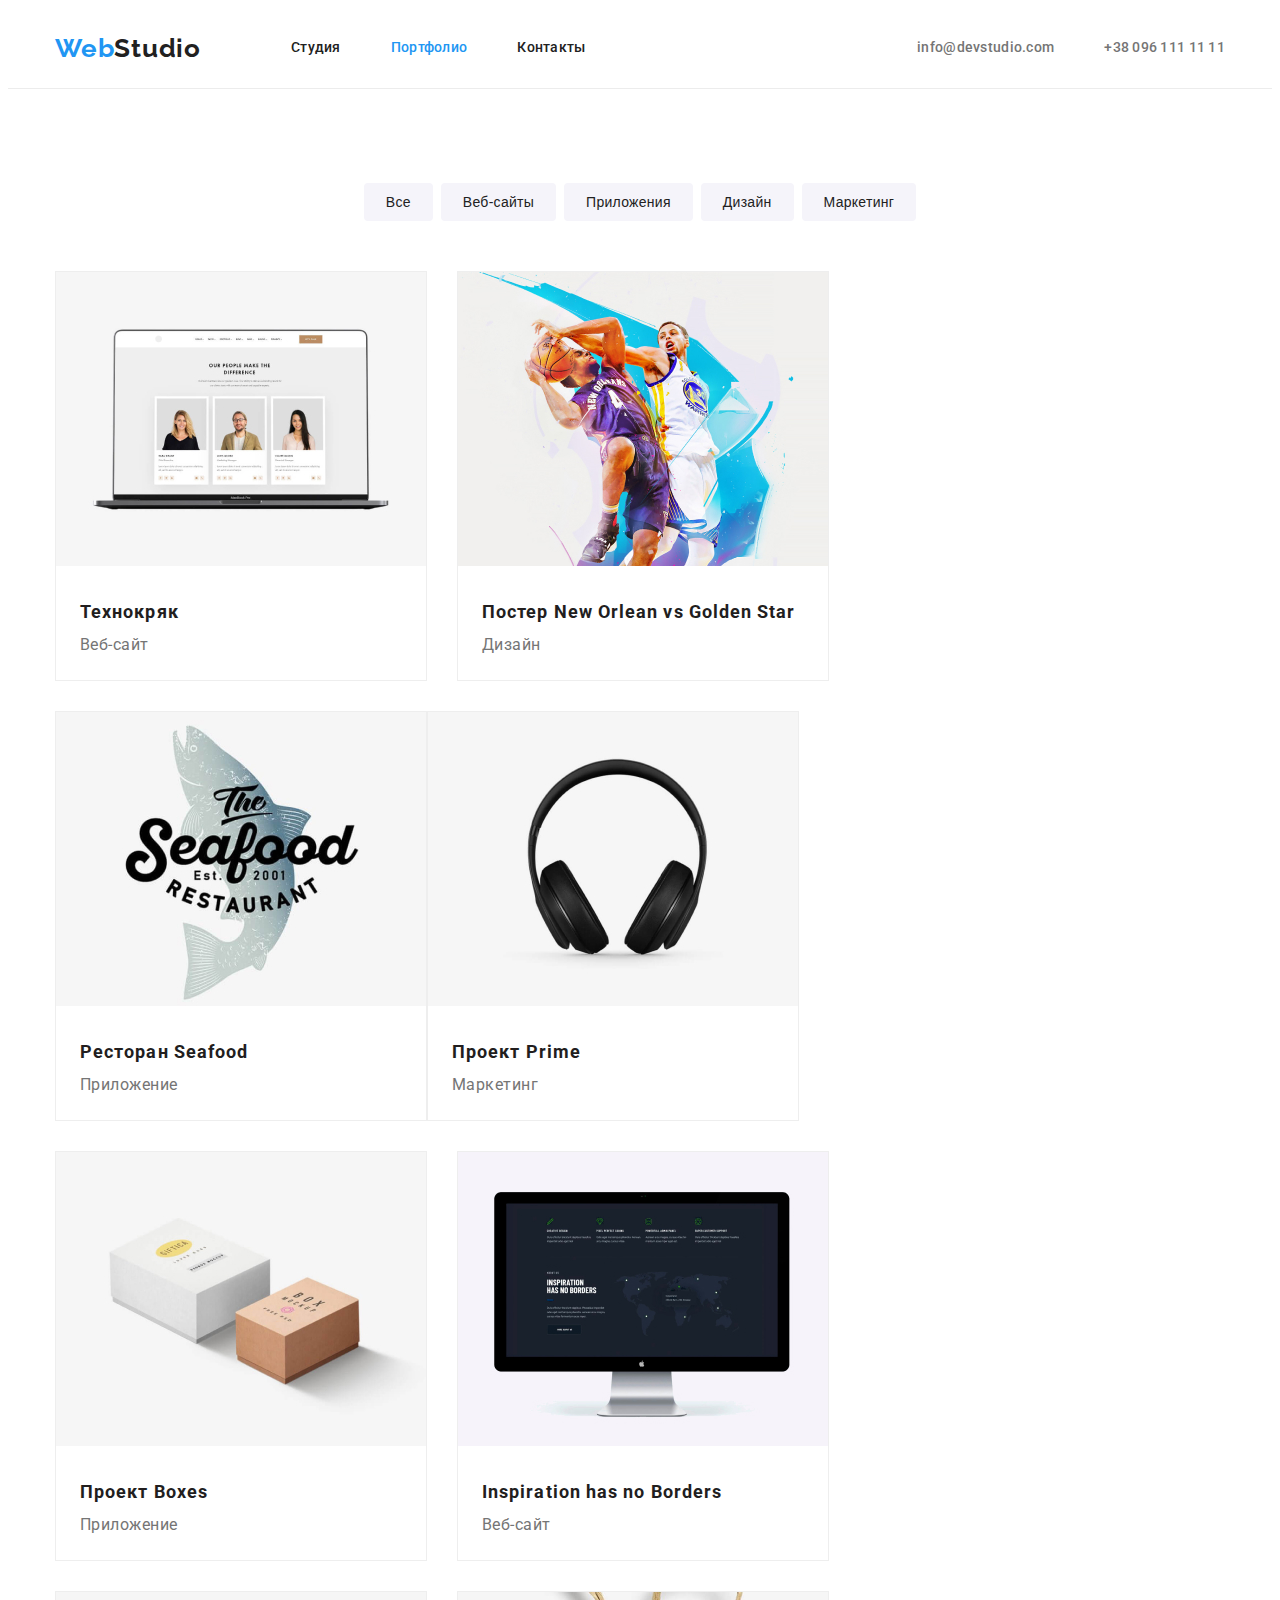
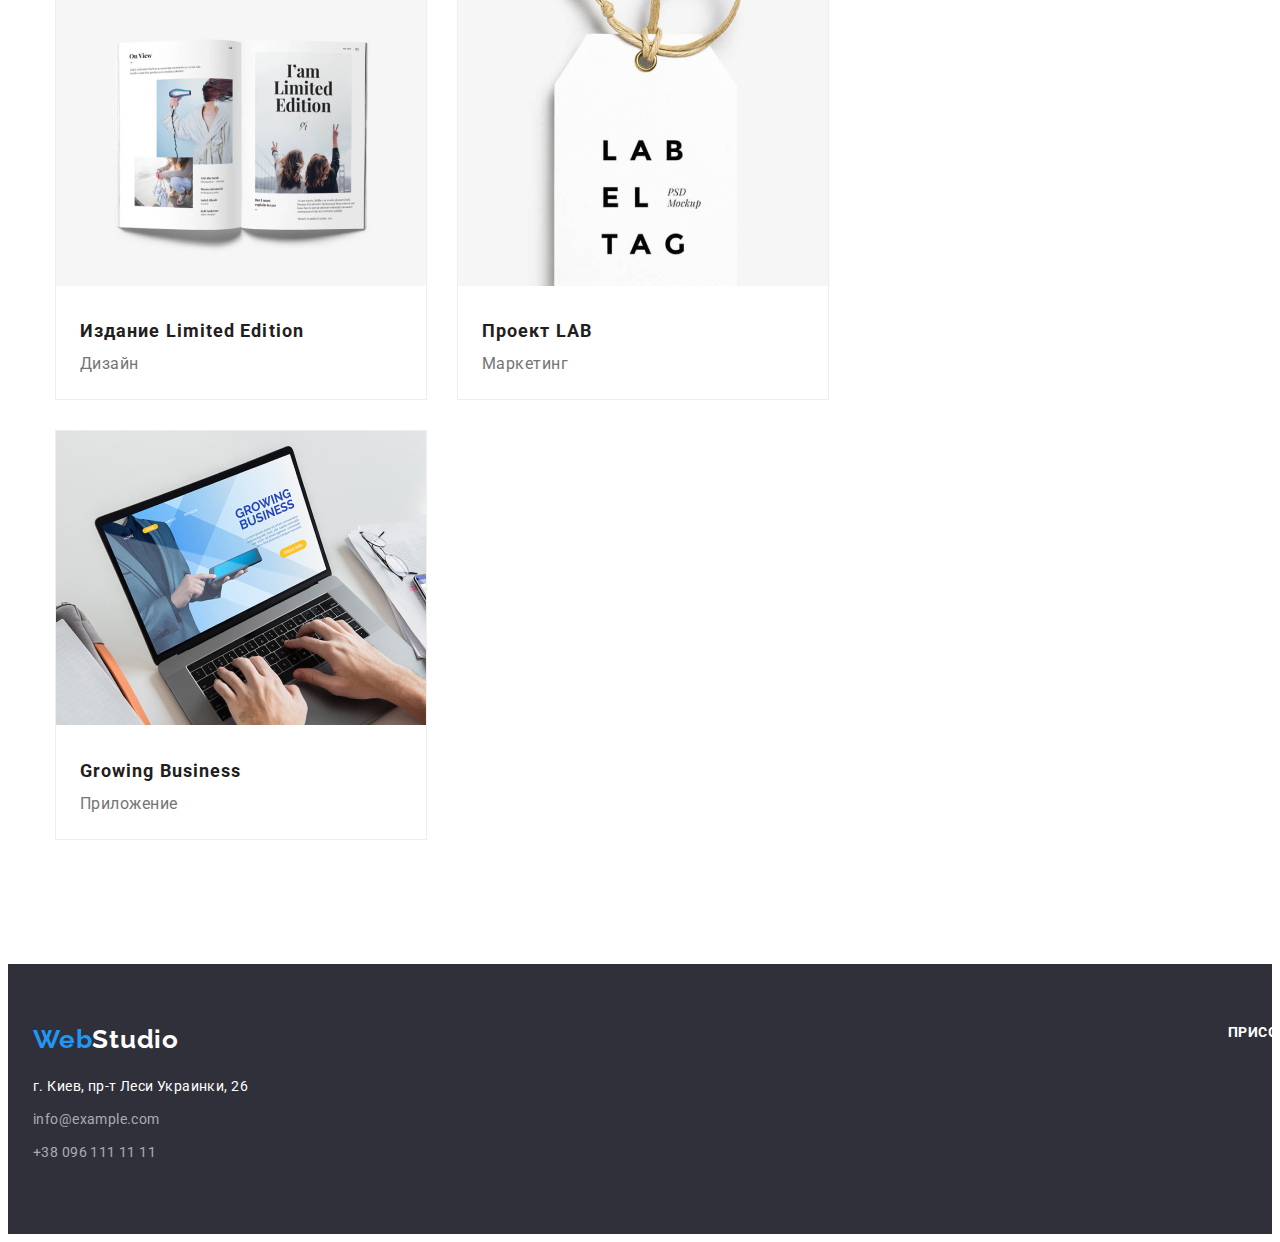
==== portfolio.html @ cfd53b82 "оновлено папку" ====
<!DOCTYPE html>
<html lang="en">
<head>
    <meta charset="UTF-8">
    <meta name="viewport" content="width=device-width, initial-scale=1.0">
    <title>portfolio</title>
   <link
     href="https://fonts.googleapis.com/css2?family=Raleway:wght@400;500;700&family=Roboto:wght@400;500;700;900&display=swap" 
     rel="stylesheet">
     <link rel="stylesheet" href="https://cdnjs.cloudflare.com/ajax/libs/modern-normalize/1.0.0/modern-normalize.min.css" integrity="sha512-ISS7cAi1PEhQ8jnbJpJZMd29NlhNj4AWYyLOSp2CE/CsHxTCu+r+t0D2yoJudVrd0/8fTVPUVDzY5Tvli75u/g==" crossorigin="anonymous" />
   <link rel="stylesheet" href="./css/styles.css"> 

</head>
<body>
    <header class="container">
        <nav class="main-nav">
            <a href="./index.html" class="logo">
                <span lang="en" class="logo-title">Web</span>Studio
            </a>

        <ul class="site-nav list">
            <li class="item"> <a href="./index.html" class="link">Студия</a></li>
            <li class="item"> <a href="" class="link current">Портфолио</a></li>
            <li class="item"> <a href="" class="link">Контакты</a></li>
        </ul>

        <ul class="contacts list">
            <li class="item"> <a href="mailto:info@devstudio.com" class="link">info@devstudio.com</a> </li>
            <li class="item"> <a href="tel:+380961111111" class="link">+38 096 111 11 11</a> </li>
        </ul>
        </nav>
    </header>  
    <main>        
        <section class="section-portfolio">
         
            <ul class="menu-portfolio">
                <li class="menu-button"> <button type="button" class="button-portfolio">Все</button> </li>
                <li class="menu-button"> <button type="button" class="button-portfolio">Веб-сайты</button></li>
                <li class="menu-button"> <button type="button" class="button-portfolio">Приложения</button></li>
                <li class="menu-button"> <button type="button" class="button-portfolio">Дизайн</button></li>
                <li class="menu-button"> <button type="button" class="button-portfolio">Маркетинг</button></li>
            </ul>
        

<div class="container">
              
        <ul class="portfolio-container">
         
            <li class="portfolio-element"> 
                <a class="section-portfolio" href=""><img src="./images/tehno.jpg" alt="Технокряк" width="370">
                <div class="portfolio-name">
                <h3 class="portfolio-title">Технокряк</h3>
                <p class="portfolio-work">Веб-сайт</p></a>   
                </div>           
            </li>           
            
            <li class="portfolio-element">
                 <a class="section-portfolio" href=""><img src="./images/poster.jpg" alt="Постер New Orlean vs Golden Star" width="370">
                    <div class="portfolio-name">
                    <h3 class="portfolio-title">Постер New Orlean vs Golden Star</h3>
                    <p class="portfolio-work">Дизайн</p></a>
                </div>
            </li>
        
            <li class="portfolio-element">
                <a class="section-portfolio" href=""><img src="./images/seafood.jpg" alt="Ресторан Seafood" width="370">
                    <div class="portfolio-name">
                    <h3 class="portfolio-title">Ресторан Seafood</h3>
                    <p class="portfolio-work">Приложение</p></a>
                </div>
            </li>
        
            <li class="portfolio-element">
               <a class="section-portfolio" href=""> <img src="./images/prime.jpg" alt="Проект Prime" width="370">
                <div class="portfolio-name">
                <h3 class="portfolio-title">Проект Prime</h3>
                <p class="portfolio-work">Маркетинг</p></a>
            </div>
            </li>
        
            <li class="portfolio-element">
                <a class="section-portfolio" href=""><img src="./images/boxes.jpg" alt="Проект Boxes" width="370">
                    <div class="portfolio-name">
                    <h3 class="portfolio-title">Проект Boxes</h3>
                    <p class="portfolio-work">Приложение</p></a>
        </div>
            </li>
        
            <li class="portfolio-element">
                <a class="section-portfolio"href=""><img src="./images/inspiration.jpg" alt="Inspiration has no Borders" width="370">
                    <div class="portfolio-name">
                    <h3 class="portfolio-title">Inspiration has no Borders</h3>
                    <p class="portfolio-work">Веб-сайт</p></a>
                </div>
            </li>
      
            <li class="portfolio-element">
                <a class="section-portfolio" href=""><img src="./images/edition.jpg" alt="Издание Limited Edition" width="370">
                    <div class="portfolio-name">
                    <h3 class="portfolio-title">Издание Limited Edition</h3>
                    <p class="portfolio-work">Дизайн</p></a>
                </div>
            </li>
       
            <li class="portfolio-element">
                <a class="section-portfolio" href=""><img src="./images/lab.jpg" alt="Проект LAB" width="370">
                    <div class="portfolio-name">
                    <h3 class="portfolio-title">Проект LAB</h3>
                    <p class="portfolio-work">Маркетинг</p></a>
                </div>
            </li>
        
            <li class="portfolio-element">
                <a class="section-portfolio" href=""><img src="./images/growing.jpg" alt="Growing Business" width="370">
                    <div class="portfolio-name">
                    <h3 class="portfolio-title">Growing Business</h3>
                    <p class="portfolio-work">Приложение</p></a>
                </div>
            </li>
     
        </ul>
    </div>
    </section>

    </main>    

       <footer>
        <div class="container">
         <a href="./index.html" class="logo-footer">
             <span lang="en" class="logo-title">Web</span>Studio
         </a>
      
         <ul class="contacts-footer">
             <li class="contacts"> <a href="https://goo.gl/maps/4oX4Q9gGULkFXjCa9" target="_blank" class="link-adress">г. Киев, пр-т Леси Украинки, 26</a> </li>
             <li class="contacts"> <a href="mailto:info@example.com" class="link-footer">info@example.com</a> </li>
             <li class="contacts"> <a href="tel:+380961111111" class="link-footer">+38 096 111 11 11</a> </li>
         </ul>
   </div>

   <div class="social-link content-box">
       <p class="join">присоединяйтесь</p>
       <ul class="social-footer list">
           <li> <a class="footer-icons" href="">
            <svg class="social-icon">
                <use href="./images/sprite.svg#icon-instagram"></use>
            </svg>
           </a>
           </li>
           <li> <a class="footer-icons" href="">
            <svg class="social-icon">
                <use href="./images/sprite.svg#icon-twitter"></use>
            </svg>
           </a>
           </li>
           <li> <a class="footer-icons" href="">
            <svg class="social-icon">
                <use href="./images/sprite.svg#icon-facebook"></use>
            </svg>
           </a>
           </li>
           <li> <a class="footer-icons" href="">
            <svg class="social-icon">
                <use href="./images/sprite.svg#icon-linkedin"></use>
            </svg>
           </a>
           </li>
       </ul>
   </div>

     </footer>
</body>
</html>
---- css/styles.css ----
/* :root {
    --main-text-cl: #555555;
    --accent-cl: #ff6c00;
    --black: #303030;
    --gray: #9da4bd;
    --white: #ffffff;
    --dark-bg: #191c26;
    --primary-text-color: ;
    --title-text-color: ;
    --accent-color: ;
    --primary-white+color: ;
    --secondary-bg-color: ;

  } */

body {
    background-color: #FFFFFF;
    color: rgba(117, 117, 117, 1);
   font-family: Roboto, sans-serif;
font-style: normal;
font-weight: normal;
font-size: 14px;
line-height: 1.71;
letter-spacing: 0.03em;
/* width: 1600px; */

}

header {
  height: 80px;
  
}

main {
  border-top: 1px solid #ECECEC;;
}

a { 
    text-decoration: none;
   } 

.portfolio-work {
  font-style: normal;
font-weight: normal;
font-size: 16px;
line-height: 1.87;
/* identical to box height, or 187% */

letter-spacing: 0.03em;
}
ul {
    list-style: none;
    margin-top: 0px;
    margin-bottom: 0px;
    padding-left: 0px;
}

footer {
  background-color: #2F303A;
  display: flex;
  padding-top: 60px;
  padding-bottom: 60px;
  }

h1,
h2,
h3 {
  margin: 0;
}

h1{
  width: 696px;
  text-align: center;
}
.list {
  padding: 0px;
  margin: 0px;
  list-style: none;
}

.main-nav {
display: flex;
align-items: center;
}

.site-nav{
  display: flex;
  margin-left: 90px;
  /* margin-right: 301px; */
}

.site-nav .item {
  /* outline: 1px solid tomato; */
  /* margin-right: 50px; */
}
.site-nav .item + .item {
    margin-left: 50px;
}

.site-nav .link {
    display: block;
padding-top: 32px;
padding-bottom: 32px;
    color: #212121;
    font-style: normal;
    font-weight: 500;
    font-size: 14px;
    line-height: 1.14;
    letter-spacing: 0.02em;

}

.menu-portfolio{
  display: flex;
  justify-content: center;
  padding-top: 94px;
  padding-bottom: 50px;
}

.menu-portfolio .menu-button  + .menu-button {
  margin-left: 8px;
}

.button-portfolio {
line-height: 26px;
}
.logo{
    color: #212121;
    font-family: Raleway, sans-serif;
    font-style: normal;
font-weight: bold;
font-size: 26px;
line-height: 1.19;
letter-spacing: 0.03em;
}

.logo-footer {
  color: #FFFFFF;
    font-family: Raleway, sans-serif;
    font-style: normal;
font-weight: bold;
font-size: 26px;
line-height: 1.19;
letter-spacing: 0.03em;
display: block;
padding-bottom: 20px;
}

.container{
  width: 1170px;
/* padding-left: 15px;
padding-right: 15px; */
  margin: 0 auto;
  /* outline: 2px solid tomato; */
}

.team-presentation {
  width: 1170px;
  /* padding-left: 15px;
  padding-right: 15px; */
    margin: 0 auto;
}
.logo-title{
    color: #2196F3 
}
.site-nav .link:hover,
.site-nav .link:focus {
color: #2196F3;
}

.site-nav .link.current {
color: #2196F3;
}

.contacts {
  display: flex;
  margin-left: auto;
   
    }

    .contacts-footer{
      display: inline-flex;
      flex-direction: column;
      margin-bottom: 9px;
    }

.contacts .link {
  display: block;
    color: #757575;
    font-style: normal;
font-weight: 500;
font-size: 14px;
line-height: 1.14;
letter-spacing: 0.02em;


}

.contacts .link-footer {
  display: block;
   
    font-style: normal;
font-weight: normal;
padding-top: 9px;
  font-size: 14px;
line-height: 1.71;
/* or 171% */

letter-spacing: 0.03em;

color: rgba(255, 255, 255, 0.6);
}

.contacts .link-adress {
  display: block;
  color: #FFFFFF;
    font-style: normal;
font-weight: normal;
font-size: 14px;
line-height: 1.71;
letter-spacing: 0.03em;
}


.contacts .item {
/* outline: 1px solid tomato; */
  /* margin-right: 50px; */
}
.contacts .item + .item {
  margin-left: 50px;
} 

.contacts .link-adress:hover,
.contacts .link-adress:focus,
.contacts .link-footer:hover,
.contacts .link-footer:focus,
.contacts .link:hover,
.contacts .link:focus
 {
color: #2196F3;
}

.hero {  
  background-color:#2F303A;
  text-align: center;
  padding-top: 200px; 

  height: 600px;
  background-image: linear-gradient(
    to right,
    rgba(47, 48, 58, 0.4),
    rgba(47, 48, 58, 0.4)
  ), 
  url(../images/hero.jpg);
  background-repeat: no-repeat;
  background-position: center;
}

.hero-title{
    font-family: Roboto;
  font-style: normal;
  font-weight: 900;
  font-size: 44px;
  line-height: 1.36;
  /* or 136% */
  margin: auto; 
  text-align: center;
  letter-spacing: 0.06em;
  text-transform: uppercase;
color: #FFFFFF;


}

.why {
  padding-top: 94px;
}
.section-title{
    color: #212121;
    font-style: normal;
font-weight: bold;
font-size: 14px;
line-height: 1.14;
letter-spacing: 0.03em;
text-transform: uppercase;
margin-top: 0px;
margin-bottom: 10px;

}

.hero-button{
  display: inline-block;
  border-radius: 4px;
  border: 1px transparent;
  padding: 10px 32px 10px 32px;
  min-width: 200px;
    color: #FFFFFF;
    background-color:  #2196F3;
    font-style: normal;
font-weight: bold;
box-sizing: border-box;
/* height: 50px;
left: 700px;
top: 430px; */
font-size: 16px;
line-height: 1.87;
text-align: center;
letter-spacing: 0.06em;
margin-top: 30px;
margin-bottom: 200px;


/* margin-bottom: 0px; */
/* 
 */
}

.button-portfolio{
  display: inline-block;
  border-radius: 4px;
  border: 1px transparent;
  padding: 6px 22px;
}

.button-portfolio:hover,
.button-portfolio:focus {
color: #FFFFFF;
background-color: #2196F3;

}

p{
  margin-top: 0px;
  margin-bottom: 0px;

}

.advantage {
  display: flex;

 }
.than {
  padding-top: 94px;
  padding-bottom: 94px;
}
 .work {
  display: flex;

}
 .team {
  display: flex;
   background-color: #F5F4FA;

 }


.person-team {

  font-family: Roboto;
font-style: normal;
font-weight: 500;
font-size: 16px;
line-height: 19px;
/* identical to box height */

text-align: center;
letter-spacing: 0.03em;

color: #212121;
padding-top: 30px;
padding-bottom: 10px;
}

.section-title.centred,
.hero-title .centred {
  text-align: center;
}


.portfolio-title{
  color: #221e1e;
  font-style: normal;
font-weight: bold;
font-size: 18px;
line-height: 2;
letter-spacing: 0.06em;
}

.section-presentation{
    color: #212121;
    font-style: normal;
font-weight: bold;
font-size: 36px;
line-height: 1.17;
text-align: center;
letter-spacing: 0.03em;
padding-bottom: 50px;
}


.section-team{
  background-color: #F5F4FA;
  padding-bottom: 94px;
  padding-top: 94px;
    /* color: #212121;
    font-style: normal;
font-weight: 500;
font-size: 16px;
line-height: 1.19;
text-align: center;
letter-spacing: 0.03em; */
}

.clients{
  display: flex;
  border: 1px solid #AFB1B8;
box-sizing: border-box;
border-radius: 4px;
}

.contacts-footer {
 display: block;
 flex-direction: column;
 margin-bottom: 9px;
}
/* .hero-button {
    color: #FFFFFF;
    background-color:  #2196F3;
    padding: 10px 32px;
    background: #2196F3;
box-shadow: 0px 4px 4px rgba(0, 0, 0, 0.15);
border-radius: 4px;
} */

.portfolio-nav {
  display: flex;
}

.button-portfolio{
    color: #212121;
    background-color: #F5F4FA;
    font-style: normal;
font-weight: 500;
font-size: 14px;
/* line-height: 1.14px; */
letter-spacing: 0.02em;

}

.button-portfolio:hover,
.button-portfolio:focus {
color:#FFFFFF;
background-color: #2196F3;
}

.section-portfolio{
    color: rgba(117, 117, 117, 1);
    
}
.portfolio-container {
  display: flex;
  flex-wrap: wrap;
  padding: 0px;
  margin-bottom: 94px;
  /* margin-left: -15px;
  margin-right: -15px; */
}

.portfolio-name {
  padding: 20px 24px;
}

.portfolio-element {
  width: 370px;
  margin-right: 30px;
  margin-bottom: 30px;
  border: 1px solid #EEEEEE;
}

.portfolio-element:nth-child(3n) {
margin-right: 0;
}

.portfolio-element:hover,
.social-link:focus {
  box-shadow: 0px 1px 1px rgba(0, 0, 0, 0.12), 0px 4px 4px rgba(0, 0, 0, 0.06), 1px 4px 6px rgba(0, 0, 0, 0.16);
  }



.work-title {
  margin-right: 30px;
  padding-left: 0px;

}

.team-title {
  width: 370px;
  margin-right: 30px;
  text-align: center;
  background: #FFFFFF;
/* material shadow v1 */

box-shadow: 0px 1px 3px rgba(0, 0, 0, 0.12), 0px 1px 1px rgba(0, 0, 0, 0.14), 0px 2px 1px rgba(0, 0, 0, 0.2);
border-radius: 0px 0px 4px 4px;
padding-bottom: 30px;
 
}

.team-title:last-child {
  margin-right: 0px;
}

.clients-title {
  width: 170px;
height: 90px;
border: 1px solid #AFB1B8;
box-sizing: border-box;
border-radius: 4px;
background: #FFFFFF;
}

/* .advantage-title::before{
  display: block;
  content: '';
  height: 120px;
  background-size: contain;
  background-repeat: no-repeat;
  background-position: center;
  background-color: #F5F4FA;
  margin-bottom: 30px;
} */

.socials{
  display: inline-flex;
  justify-content: center;
  }

.social-link{
  width: 44px;
  height: 44px;
  display: inline-flex;
  border-radius: 50%;
  color: grey;
}

.social-item:not(:last-child){
  margin-right: 10px;
  }

.social-link:hover,
.social-link:focus {
background-color: blue;
color: white;
  }

.social-icon {
  width: 20px;
  height: 20px;
  margin: auto;
  fill: currentColor;
}

.join {
  font-style: normal;
font-weight: bold;
font-size: 14px;
line-height: 16px;
letter-spacing: 0.03em;
text-transform: uppercase;

color: #FFFFFF;
}

.social-footer li:not(:last-child){
  margin-right: 10px;
}

.social-footer {
  display: flex;
  padding: 0;
  margin-top: 10px;
  margin-bottom: 0;

}

.footer-icons {
  width: 44px;
  height: 44px;
  display: inline-flex;
  border-radius: 50%;
  color: grey;
}
.footer-icons:hover{
  background-color: #2196F3;
}

.advantage-title {
 margin-right: 30px;
 }

.advantage-title:last-child {
   margin-right: 0px;
  }

.container.portfolio-nav.centred{
  justify-content:center

}



.link-footer{
  
}

.portfolio-nav{
  display: flex;
}

.actions {
  display: flex;
  padding: 0;
  max-width: 0;
  outline: 1px solid black;
  list-style: none;
}
.button {
  padding: 0;
  border: none;
}

.button-icon {
  width: 100px;
  height: 100px;
  fill: red;
}
/* #2196F3 */
/* #212121 */
/* #FFFFFF */
/* #757575 */
/* #2F303A */

/* :root {
  --main-text-cl: #555555;
  --accent-cl: #ff6c00;
  --black: #303030;
  --gray: #9da4bd;
  --white: #ffffff;
  --dark-bg: #191c26;
}



body {
  font-family: "Open Sans", sans-serif;
  font-size: 18px;
  line-height: 1.67;
  letter-spacing: 0.02em;
  color: var(--main-text-cl);
}

address {
  font-style: normal;
}

.link {
  color: inherit;
  text-decoration: none;
}

.link:hover,
.link:focus {
  color: var(--accent-cl);
}


}

.btn {
  font-family: inherit;
  font-weight: 600;
  font-size: 12px;
  line-height: 1.333;
  letter-spacing: 0.09em;
  text-transform: uppercase;
  background-color: transparent;
  color: var(--black);
}

.menu-link {
  font-weight: 600;
  font-size: 12px;
  line-height: 1.333;
  letter-spacing: 0.1em;
  color: var(--white);
}

.social-link {
  font-weight: 600;
  font-size: 11px;
  line-height: 1.36;
  letter-spacing: 0.2em;
  color: var(--black);
}

.title {
  font-family: "Raleway", sans-serif;
  font-weight: 700;
  letter-spacing: 0.05em;
  color: var(--black);
}

.page-title {
  font-size: 72px;
  line-height: 1.18;
}

.section-title {
  font-size: 42px;
  line-height: 1.167;
}

.section-label {
  font-weight: 600;
  font-size: 11px;
  line-height: 1.36;
  letter-spacing: 0.1em;
  text-transform: uppercase;
  color: var(--black);
}

.item-title {
  line-height: 1.389;
  color: var(--black);
}

.team-item {
  text-align: center;
}

.team-position {
  font-size: 14px;
  line-height: 1.357;
  color: var(--accent-cl);
}

.copyright {
  font-weight: 600;
  font-size: 11px;
  line-height: 1.36;
  letter-spacing: 0.2em;
  color: var(--gray);
}

.dark-bg {
  background-color: var(--dark-bg);
  color: var(--gray);
}

.dark-bg .page-title,
.dark-bg .section-title {
  color: var(--white);
}

.dark-bg .section-label {
  color: rgba(157, 164, 189, 0.6);
}

.dark-bg .btn {
  color: var(--white);
} */


/* WebStudio

position: absolute;
width: 145px;
height: 31px;
left: 215px;
top: 24px;

font-family: Raleway;
font-style: normal;
font-weight: bold;
font-size: 26px;
line-height: 31px;
/* identical to box height 

letter-spacing: 0.03em;

color: #2196F3; */



/* Портфолио

position: absolute;
width: 77px;
height: 16px;
left: 552px;
top: 32px;

font-family: Roboto;
font-style: normal;
font-weight: 500;
font-size: 14px;
line-height: 16px;
letter-spacing: 0.02em;

color: #212121; */


/* Эффективные решения для вашего бизнеса


position: absolute;
width: 696px;
height: 120px;
left: 452px;
top: 280px;

font-family: Roboto;
font-style: normal;
font-weight: 900;
font-size: 44px;
line-height: 60px;
/* or 136% *

text-align: center;
letter-spacing: 0.06em;
text-transform: uppercase;

color: #FFFFFF; */


/* Внимание к деталям

position: absolute;
width: 270px;
height: 16px;
left: 215px;
top: 774px;

font-family: Roboto;
font-style: normal;
font-weight: bold;
font-size: 14px;
line-height: 16px;
letter-spacing: 0.03em;
text-transform: uppercase;

color: #212121; */


/* Идейные соображения, а также начало повседневной работы по формированию позиции.


position: absolute;
width: 270px;
height: 75px;
left: 215px;
top: 800px;

font-family: Roboto;
font-style: normal;
font-weight: normal;
font-size: 14px;
line-height: 24px;
/* or 171% *

letter-spacing: 0.03em;

color: #757575; */


/* Чем мы занимаемся


position: absolute;
width: 376px;
height: 42px;
left: 612px;
top: 969px;

font-family: Roboto;
font-style: normal;
font-weight: bold;
font-size: 36px;
line-height: 42px;
text-align: center;
letter-spacing: 0.03em;

color: #212121; */
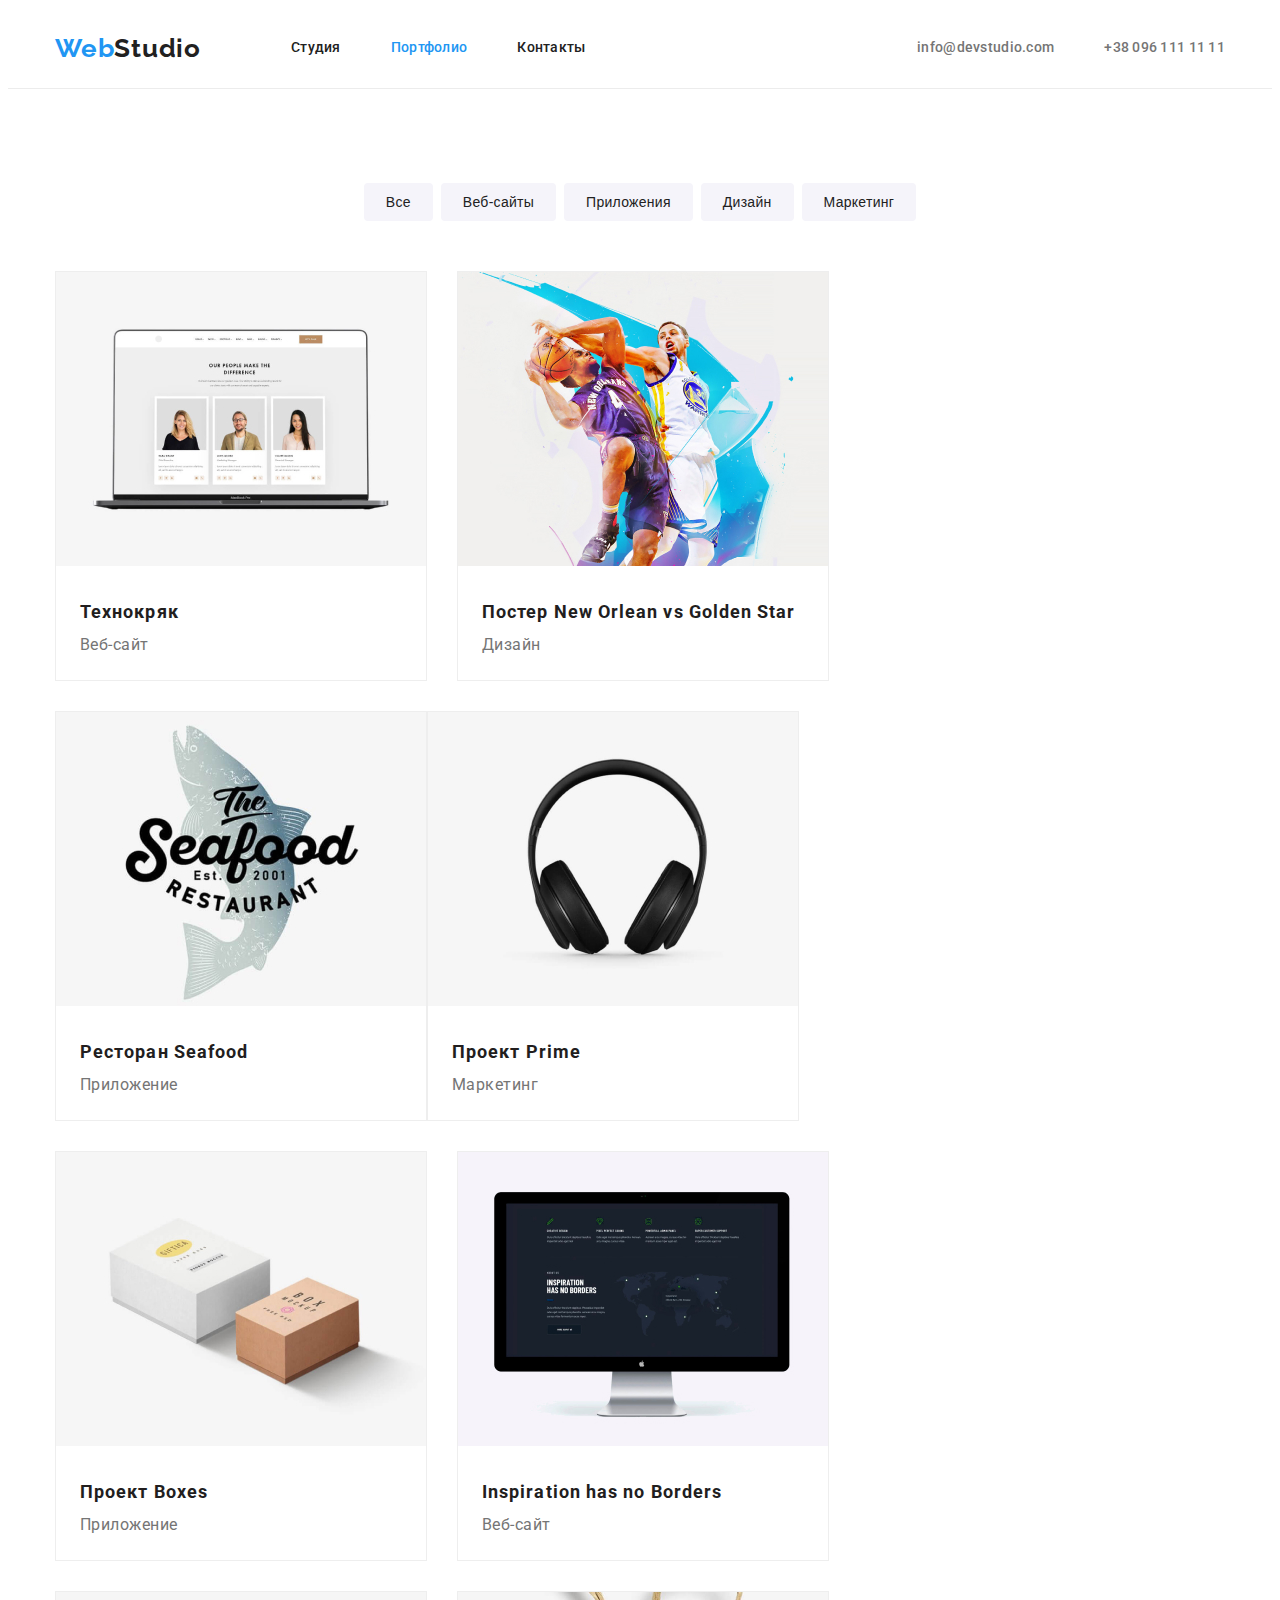
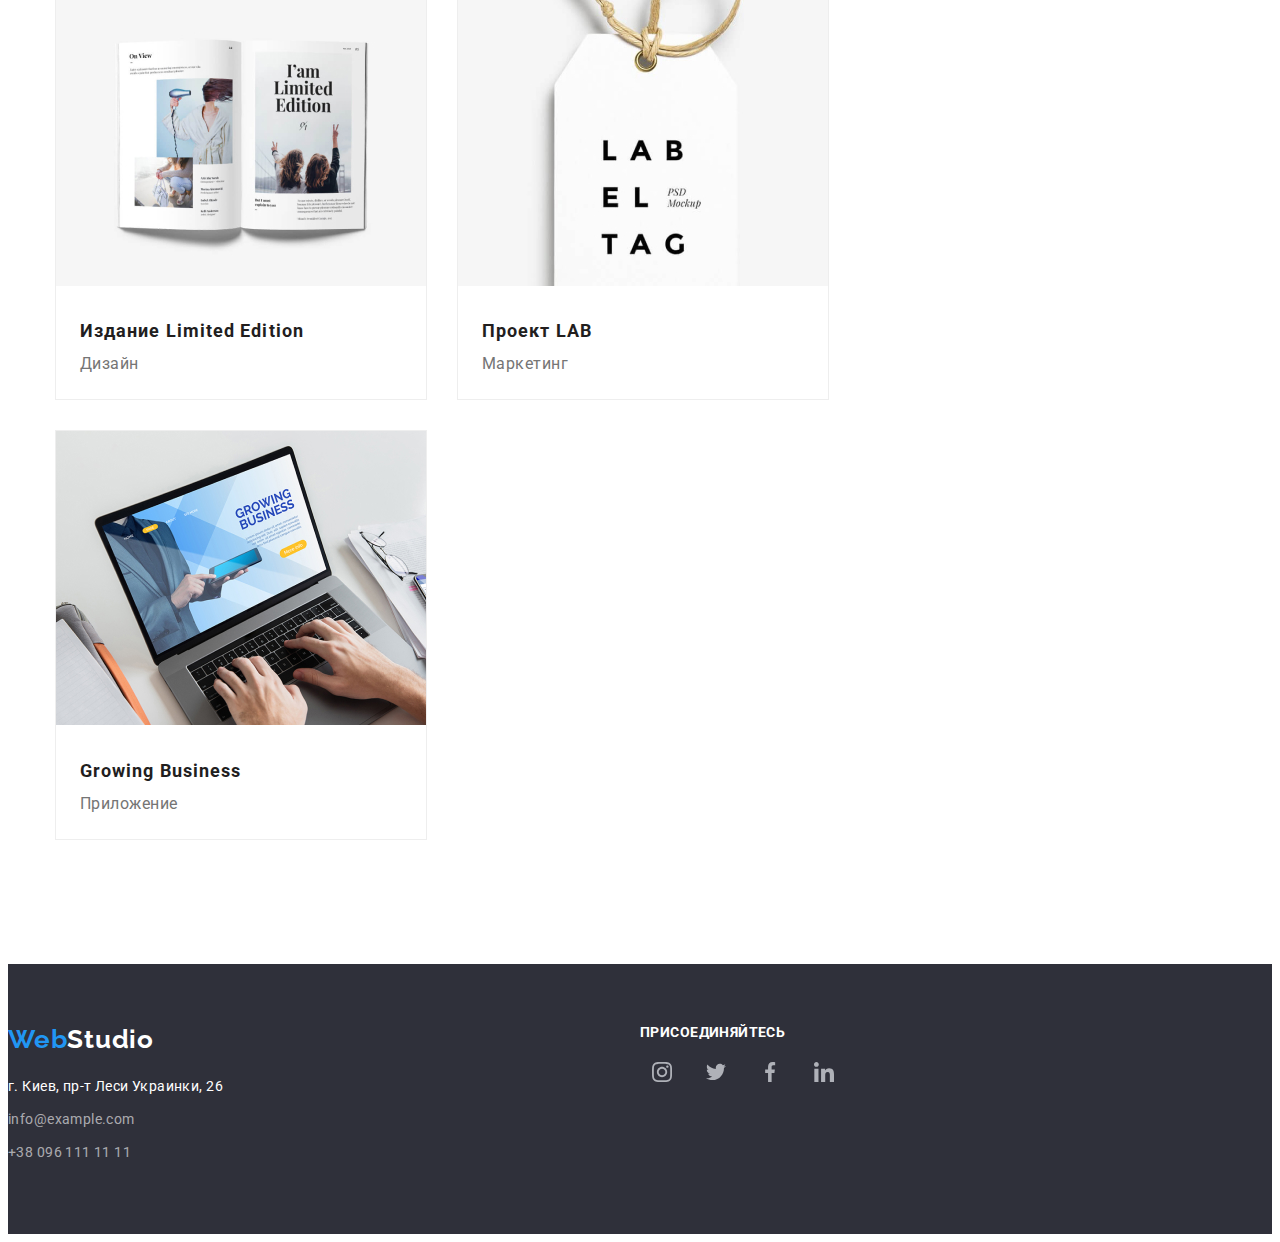
==== commit 13767338: "Update portfolio.html" ====
--- a/portfolio.html
+++ b/portfolio.html
@@ -137,28 +137,28 @@
          </ul>
    </div>
 
-   <div class="social-link content-box">
+   <div class="container">
        <p class="join">присоединяйтесь</p>
        <ul class="social-footer list">
-           <li> <a class="footer-icons" href="">
+           <li> <a class="footer-icons" href="http://instagram.com/" target="_blank">
             <svg class="social-icon">
                 <use href="./images/sprite.svg#icon-instagram"></use>
             </svg>
            </a>
            </li>
-           <li> <a class="footer-icons" href="">
+           <li> <a class="footer-icons" href="http://twitter.com/" target="_blank">
             <svg class="social-icon">
                 <use href="./images/sprite.svg#icon-twitter"></use>
             </svg>
            </a>
            </li>
-           <li> <a class="footer-icons" href="">
+           <li> <a class="footer-icons" href="http://facebook.com/" target="_blank">
             <svg class="social-icon">
                 <use href="./images/sprite.svg#icon-facebook"></use>
             </svg>
            </a>
            </li>
-           <li> <a class="footer-icons" href="">
+           <li> <a class="footer-icons" href="http://linkedin.com/" target="_blank">
             <svg class="social-icon">
                 <use href="./images/sprite.svg#icon-linkedin"></use>
             </svg>
@@ -166,7 +166,7 @@
            </li>
        </ul>
    </div>
-
+   <!-- social-link content-box -->
      </footer>
 </body>
 </html>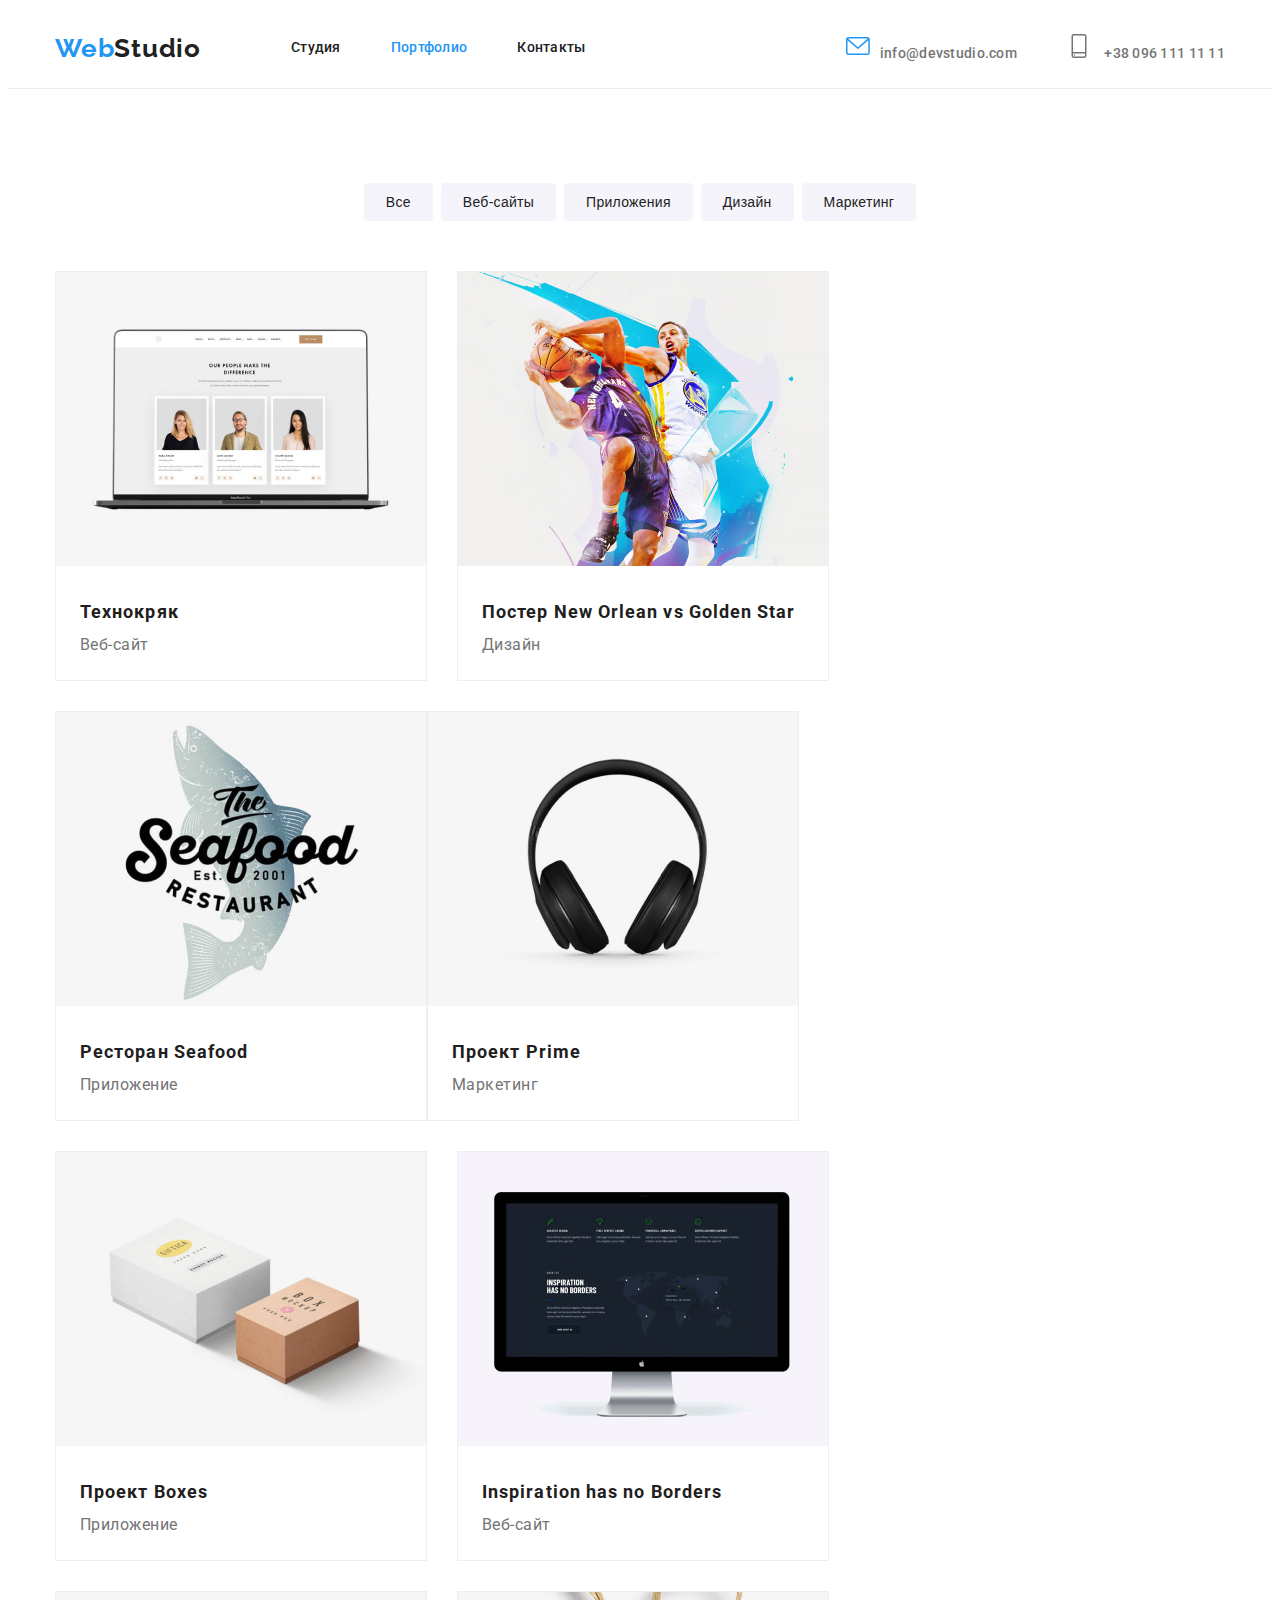
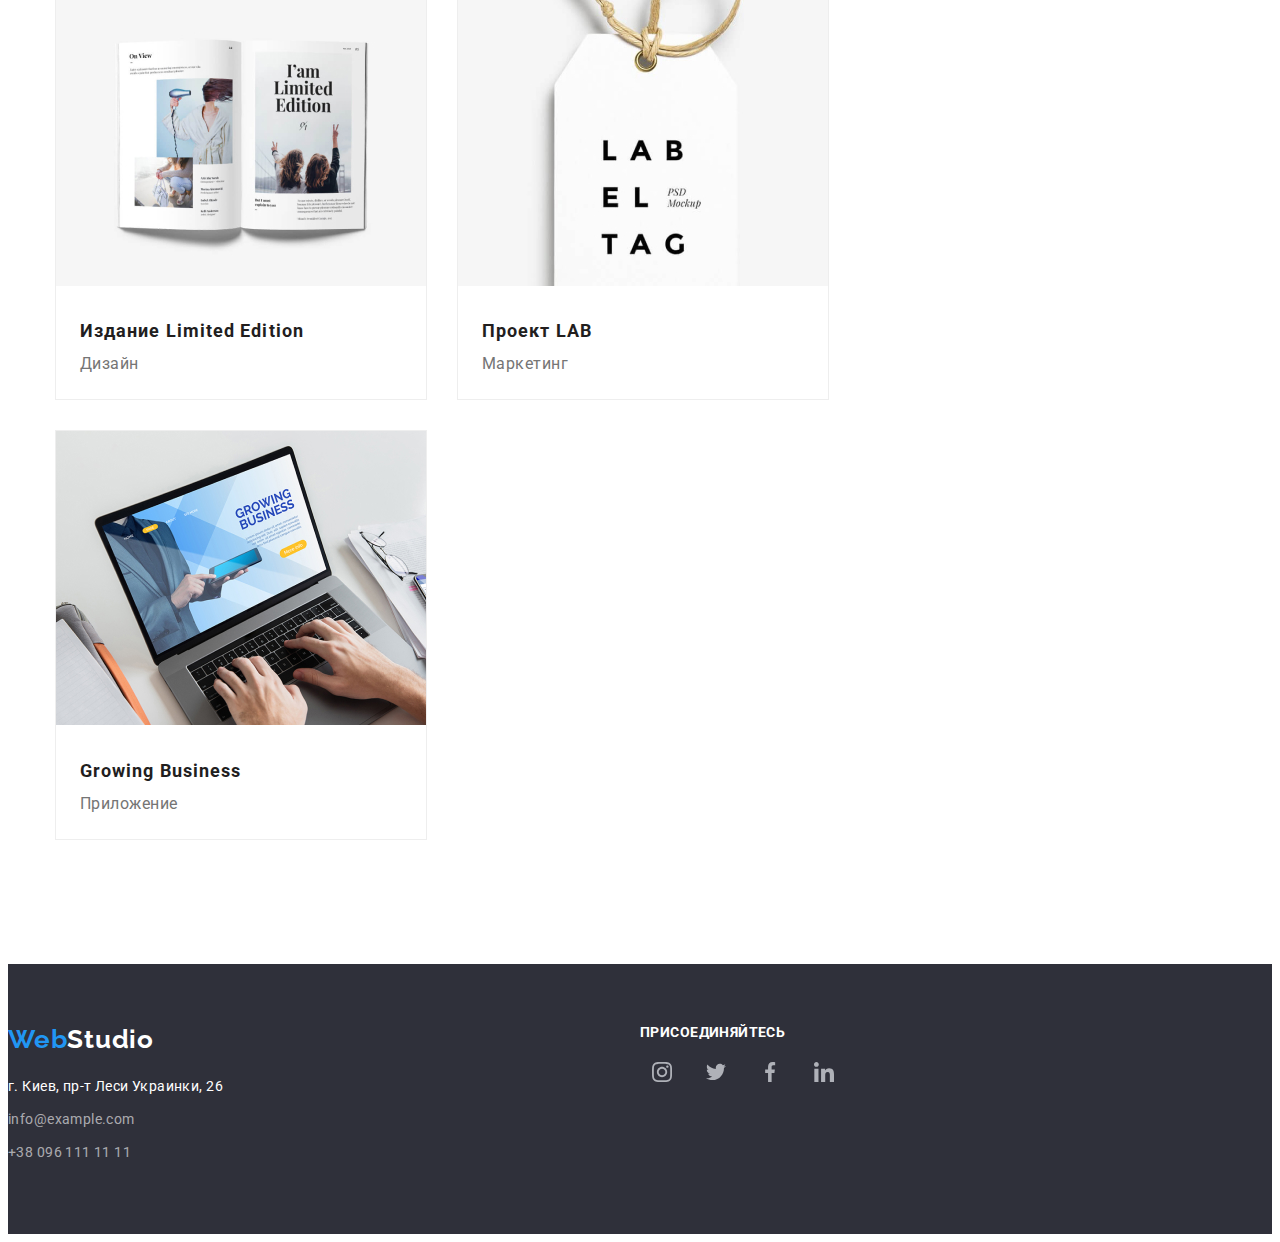
==== commit 4ddee9fe: "додано список клієнтів" ====
--- a/portfolio.html
+++ b/portfolio.html
@@ -25,8 +25,15 @@
         </ul>
 
         <ul class="contacts list">
-            <li class="item"> <a href="mailto:info@devstudio.com" class="link">info@devstudio.com</a> </li>
-            <li class="item"> <a href="tel:+380961111111" class="link">+38 096 111 11 11</a> </li>
+            <li class="item"> <a href="mailto:info@devstudio.com" class="link">
+                 <svg class="contacts-icon">
+                <use href="./images/sprite.svg#icon-letter"></use>
+            </svg>info@devstudio.com</a> </li>
+            <li class="item"> <a href="tel:+380961111111" class="link"> 
+                <svg class="contacts-icon">
+                <use href="./images/sprite.svg#icon-smartphone"></use>
+            </svg>
+            +38 096 111 11 11</a> </li>
         </ul>
         </nav>
     </header>  
--- a/css/styles.css
+++ b/css/styles.css
@@ -275,6 +275,20 @@
 .why {
   padding-top: 94px;
 }
+
+.why-we {
+ 
+}
+.why-icon {
+  width: 270px;
+  height: 120px;
+  background: #F5F4FA;
+  border-radius: 4px;
+  display: flex;
+  align-items: center;
+  justify-content: center;
+}
+
 .section-title{
     color: #212121;
     font-style: normal;
@@ -283,7 +297,7 @@
 line-height: 1.14;
 letter-spacing: 0.03em;
 text-transform: uppercase;
-margin-top: 0px;
+margin-top: 30px;
 margin-bottom: 10px;
 
 }
@@ -411,11 +425,15 @@
 letter-spacing: 0.03em; */
 }
 
+.section-clients{
+  padding-bottom: 94px;
+  padding-top: 94px;
+}
+
 .clients{
   display: flex;
-  border: 1px solid #AFB1B8;
-box-sizing: border-box;
-border-radius: 4px;
+  box-sizing: border-box;
+
 }
 
 .contacts-footer {
@@ -516,8 +534,26 @@
 height: 90px;
 border: 1px solid #AFB1B8;
 box-sizing: border-box;
+display: flex;
 border-radius: 4px;
 background: #FFFFFF;
+margin-right: 30px;
+align-items: center;
+justify-content:center;
+}
+
+.clients-title:last-child {
+  margin-right: 0px;
+}
+
+.clients-title:hover,
+.clients-title:focus {
+  border: 1px solid #2196F3;
+}
+
+.company:hover,
+.company:focus {
+  fill:#2196F3;
 }
 
 /* .advantage-title::before{
@@ -550,7 +586,7 @@
 
 .social-link:hover,
 .social-link:focus {
-background-color: blue;
+background-color: #2196F3;
 color: white;
   }
 
@@ -561,6 +597,13 @@
   fill: currentColor;
 }
 
+.contacts-icon{
+  width: 24px;
+  height: 24px;
+  margin: auto;
+  fill: currentColor;
+  padding-right: 10px;
+}
 .join {
   font-style: normal;
 font-weight: bold;
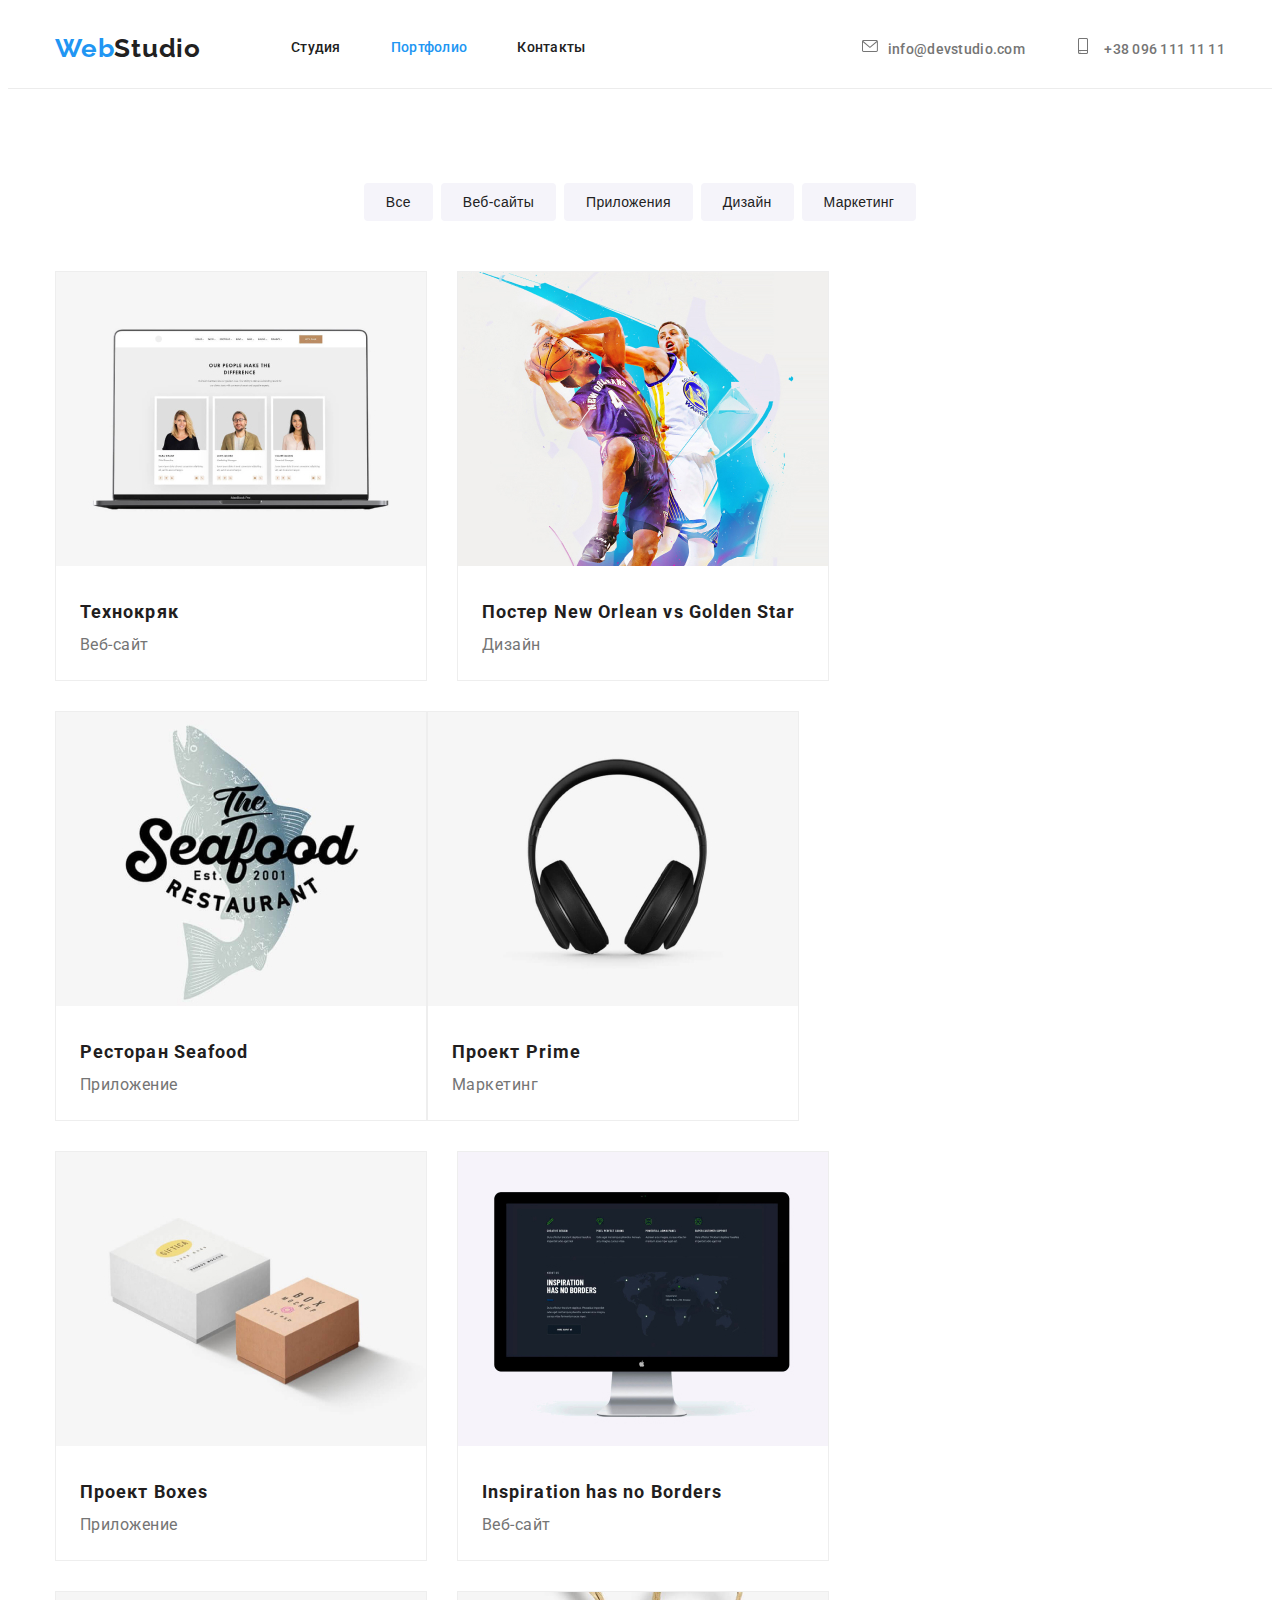
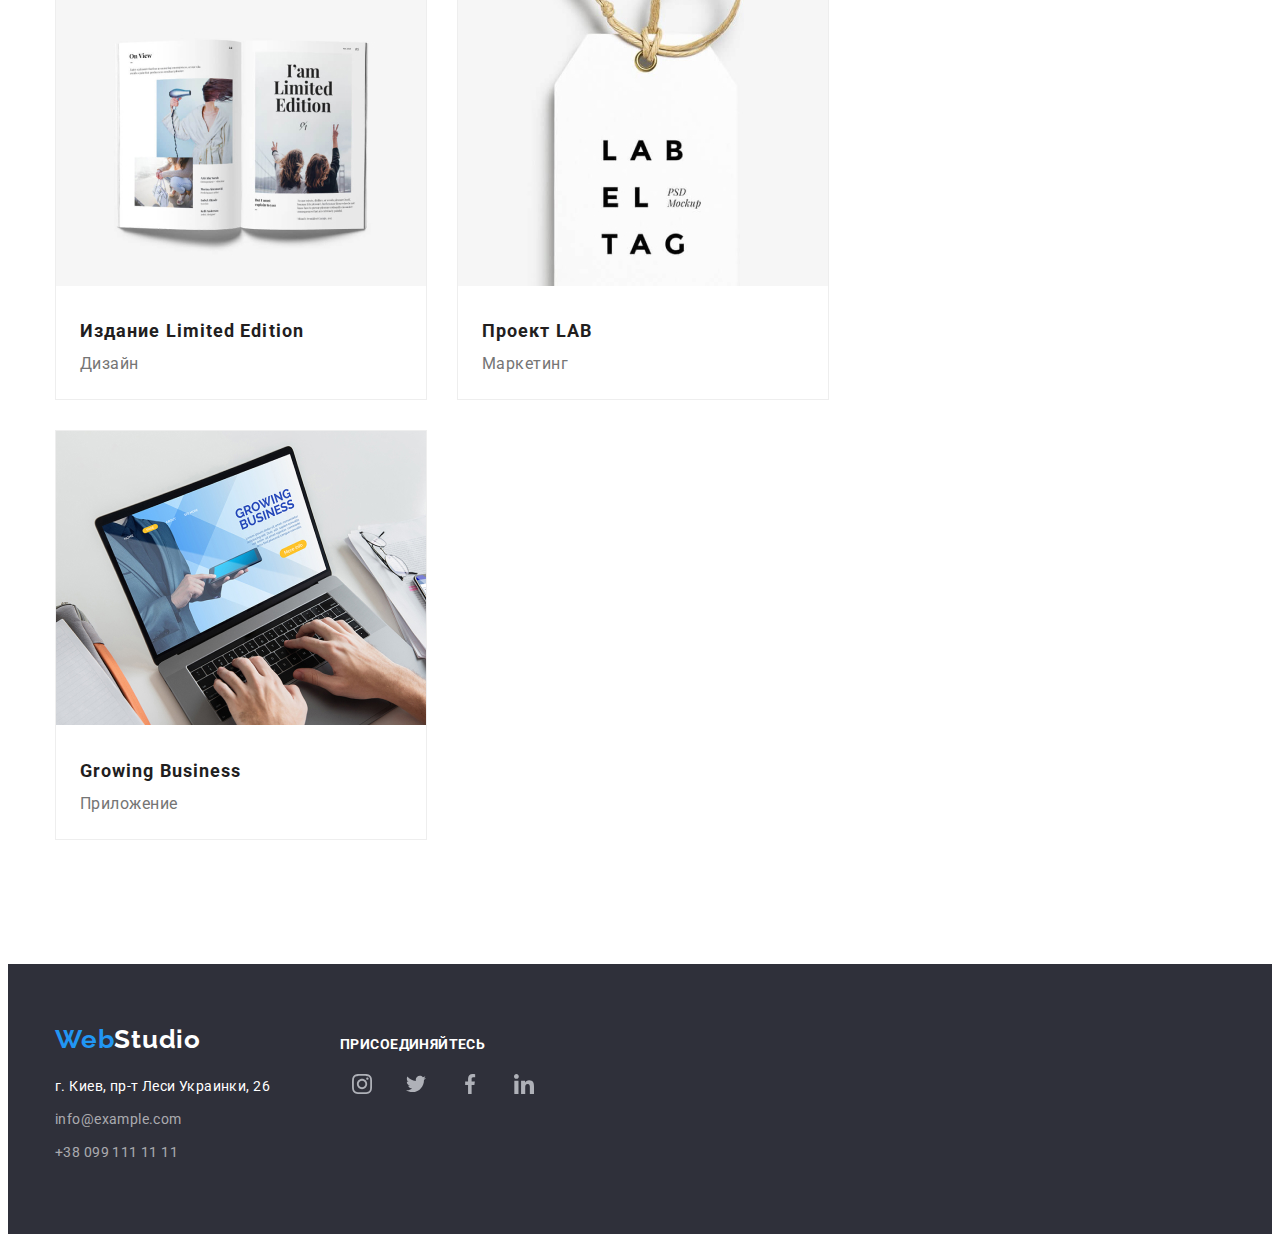
==== commit 1d1f8782: "зроблені іконки" ====
--- a/portfolio.html
+++ b/portfolio.html
@@ -132,48 +132,48 @@
     </main>    
 
        <footer>
-        <div class="container">
+        <div class="wrapper">
+            <div>
          <a href="./index.html" class="logo-footer">
              <span lang="en" class="logo-title">Web</span>Studio
          </a>
       
          <ul class="contacts-footer">
-             <li class="contacts"> <a href="https://goo.gl/maps/4oX4Q9gGULkFXjCa9" target="_blank" class="link-adress">г. Киев, пр-т Леси Украинки, 26</a> </li>
+             <li class="contacts"> <a href="https://goo.gl/maps/4oX4Q9gGULkFXjCa9" target="_blank" rel="noopener noreferrer Nofollow" class="link-adress">г. Киев, пр-т Леси Украинки, 26</a> </li>
              <li class="contacts"> <a href="mailto:info@example.com" class="link-footer">info@example.com</a> </li>
-             <li class="contacts"> <a href="tel:+380961111111" class="link-footer">+38 096 111 11 11</a> </li>
+             <li class="contacts"> <a href="tel:+380991111111" class="link-footer">+38 099 111 11 11</a> </li>
          </ul>
+        </div>
+         <div class="join-to">
+            <p class="join">присоединяйтесь</p>
+            <ul class="social-footer list">
+                <li> <a class="footer-icons" href="http://instagram.com/" target="_blank" rel="noopener noreferrer Nofollow">
+                 <svg class="social-icon">
+                     <use href="./images/sprite.svg#icon-instagram"></use>
+                 </svg>
+                </a>
+                </li>
+                <li> <a class="footer-icons" href="http://twitter.com/" target="_blank" rel="noopener noreferrer Nofollow">
+                 <svg class="social-icon">
+                     <use href="./images/sprite.svg#icon-twitter"></use>
+                 </svg>
+                </a>
+                </li>
+                <li> <a class="footer-icons" href="http://facebook.com/" target="_blank" rel="noopener noreferrer Nofollow">
+                 <svg class="social-icon">
+                     <use href="./images/sprite.svg#icon-facebook"></use>
+                 </svg>
+                </a>
+                </li>
+                <li> <a class="footer-icons" href="http://linkedin.com/" target="_blank" rel="noopener noreferrer Nofollow">
+                 <svg class="social-icon">
+                     <use href="./images/sprite.svg#icon-linkedin"></use>
+                 </svg>
+                </a>
+                </li>
+            </ul>
+        </div>
    </div>
-
-   <div class="container">
-       <p class="join">присоединяйтесь</p>
-       <ul class="social-footer list">
-           <li> <a class="footer-icons" href="http://instagram.com/" target="_blank">
-            <svg class="social-icon">
-                <use href="./images/sprite.svg#icon-instagram"></use>
-            </svg>
-           </a>
-           </li>
-           <li> <a class="footer-icons" href="http://twitter.com/" target="_blank">
-            <svg class="social-icon">
-                <use href="./images/sprite.svg#icon-twitter"></use>
-            </svg>
-           </a>
-           </li>
-           <li> <a class="footer-icons" href="http://facebook.com/" target="_blank">
-            <svg class="social-icon">
-                <use href="./images/sprite.svg#icon-facebook"></use>
-            </svg>
-           </a>
-           </li>
-           <li> <a class="footer-icons" href="http://linkedin.com/" target="_blank">
-            <svg class="social-icon">
-                <use href="./images/sprite.svg#icon-linkedin"></use>
-            </svg>
-           </a>
-           </li>
-       </ul>
-   </div>
-   <!-- social-link content-box -->
      </footer>
 </body>
 </html>--- a/css/styles.css
+++ b/css/styles.css
@@ -110,6 +110,12 @@
 
 }
 
+.item .link{
+display: flex;
+align-items: center;
+justify-content: center;
+}
+
 .menu-portfolio{
   display: flex;
   justify-content: center;
@@ -154,6 +160,16 @@
   /* outline: 2px solid tomato; */
 }
 
+.wrapper {
+  display: flex;
+  width: 1170px;
+  margin: 0 auto;
+}
+.join-to{
+  display: inline-block;
+  padding-top: 12px;
+  padding-left: 70px;
+}
 .team-presentation {
   width: 1170px;
   /* padding-left: 15px;
@@ -236,6 +252,12 @@
 .contacts .link-footer:focus,
 .contacts .link:hover,
 .contacts .link:focus
+ {
+color: #2196F3;
+}
+
+.contacts .link .contacts-icon:hover,
+.contacts .link .contacts-icon:focus
  {
 color: #2196F3;
 }
@@ -277,7 +299,14 @@
 }
 
 .why-we {
- 
+width: 270px;
+height: 120px;
+display: flex;
+border-radius: 4px;
+background: #FFFFFF;
+
+align-items: center;
+justify-content:center;
 }
 .why-icon {
   width: 270px;
@@ -287,6 +316,7 @@
   display: flex;
   align-items: center;
   justify-content: center;
+  background-position: 50% 50%;
 }
 
 .section-title{
@@ -391,6 +421,7 @@
 }
 
 
+
 .portfolio-title{
   color: #221e1e;
   font-style: normal;
@@ -549,11 +580,16 @@
 .clients-title:hover,
 .clients-title:focus {
   border: 1px solid #2196F3;
-}
-
-.company:hover,
-.company:focus {
-  fill:#2196F3;
+  fill: #2196F3;
+}
+
+.company{
+  fill: #2196F3;
+ }
+
+.company:hover
+{
+  fill: #2196F3;
 }
 
 /* .advantage-title::before{
@@ -585,9 +621,11 @@
   }
 
 .social-link:hover,
-.social-link:focus {
+.social-link:focus,
+.social-icon:hover,
+.social-icon:focus{
 background-color: #2196F3;
-color: white;
+fill: white;
   }
 
 .social-icon {
@@ -597,13 +635,16 @@
   fill: currentColor;
 }
 
+
+
 .contacts-icon{
-  width: 24px;
-  height: 24px;
-  margin: auto;
+      width: 16px;
+    height: 16px;
+    margin-right: 10px;
+    
   fill: currentColor;
-  padding-right: 10px;
-}
+ }
+
 .join {
   font-style: normal;
 font-weight: bold;
@@ -632,7 +673,7 @@
   height: 44px;
   display: inline-flex;
   border-radius: 50%;
-  color: grey;
+  color: white;
 }
 .footer-icons:hover{
   background-color: #2196F3;
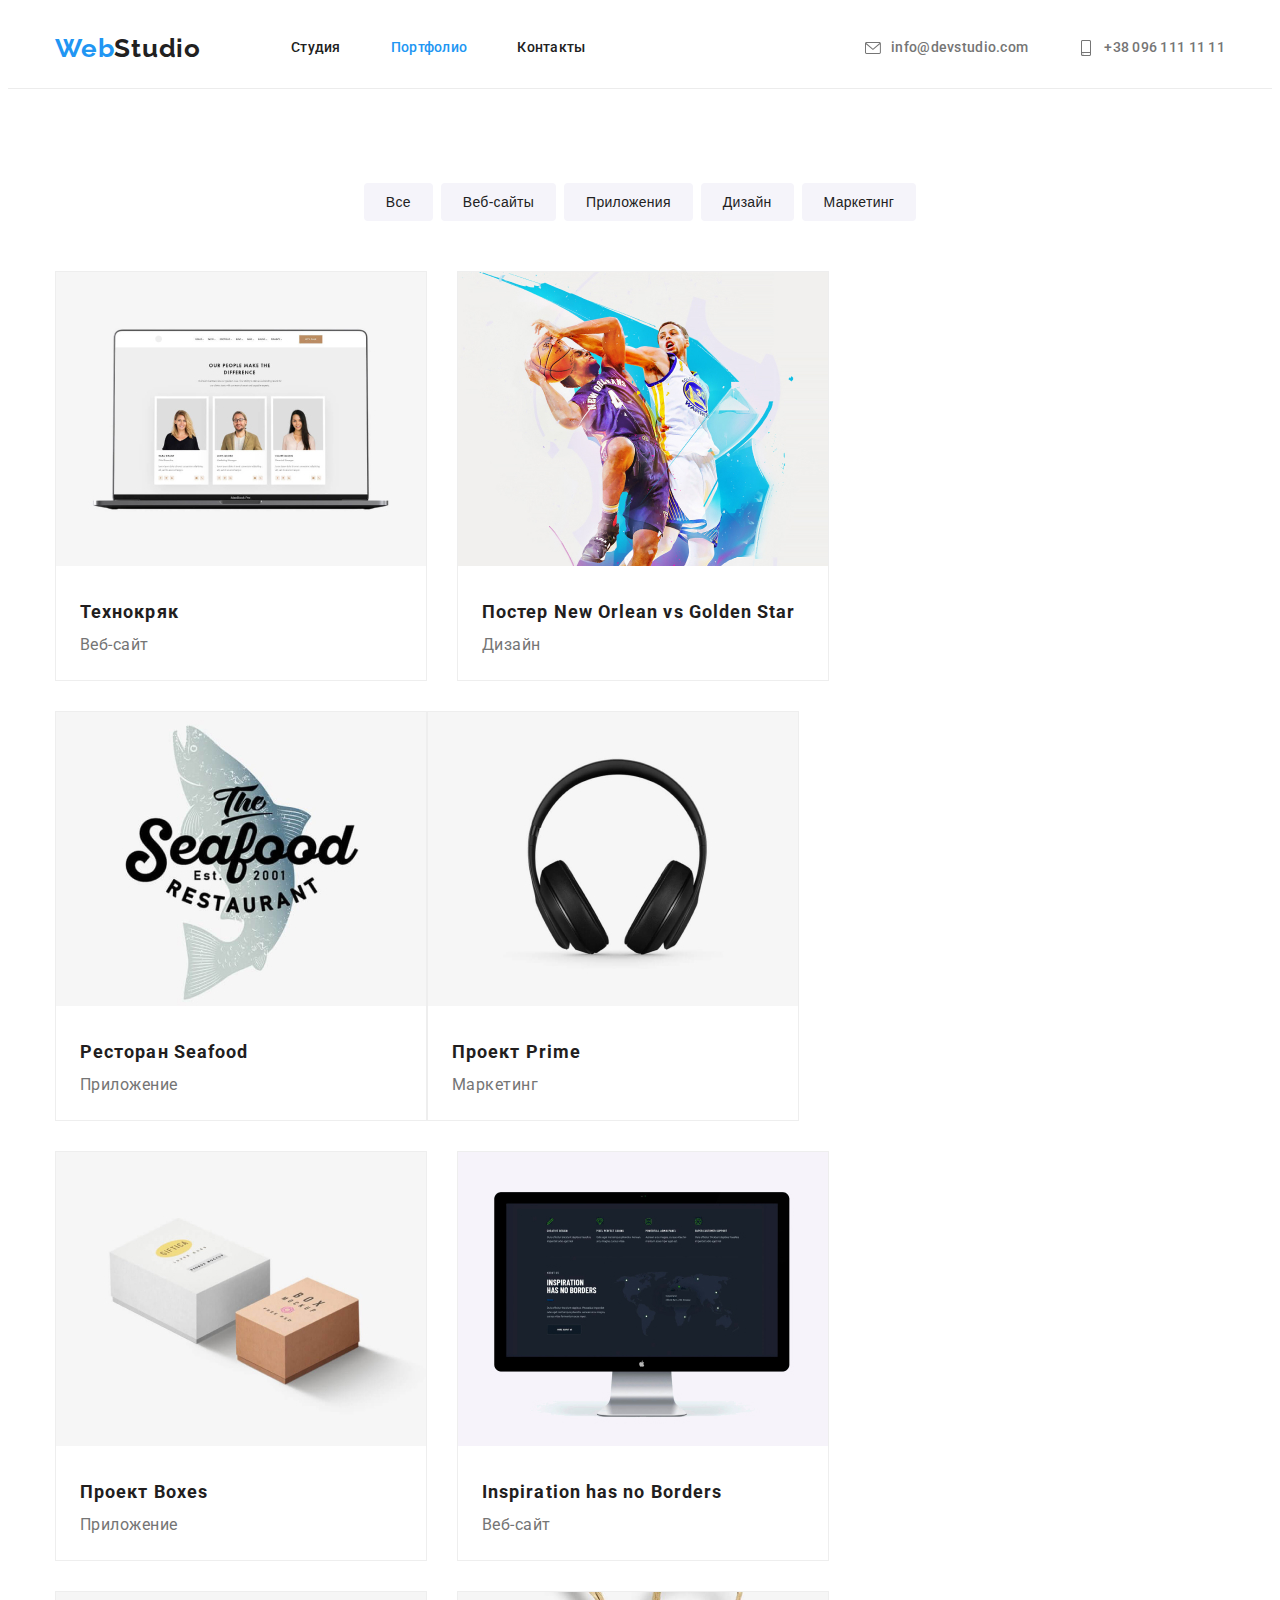
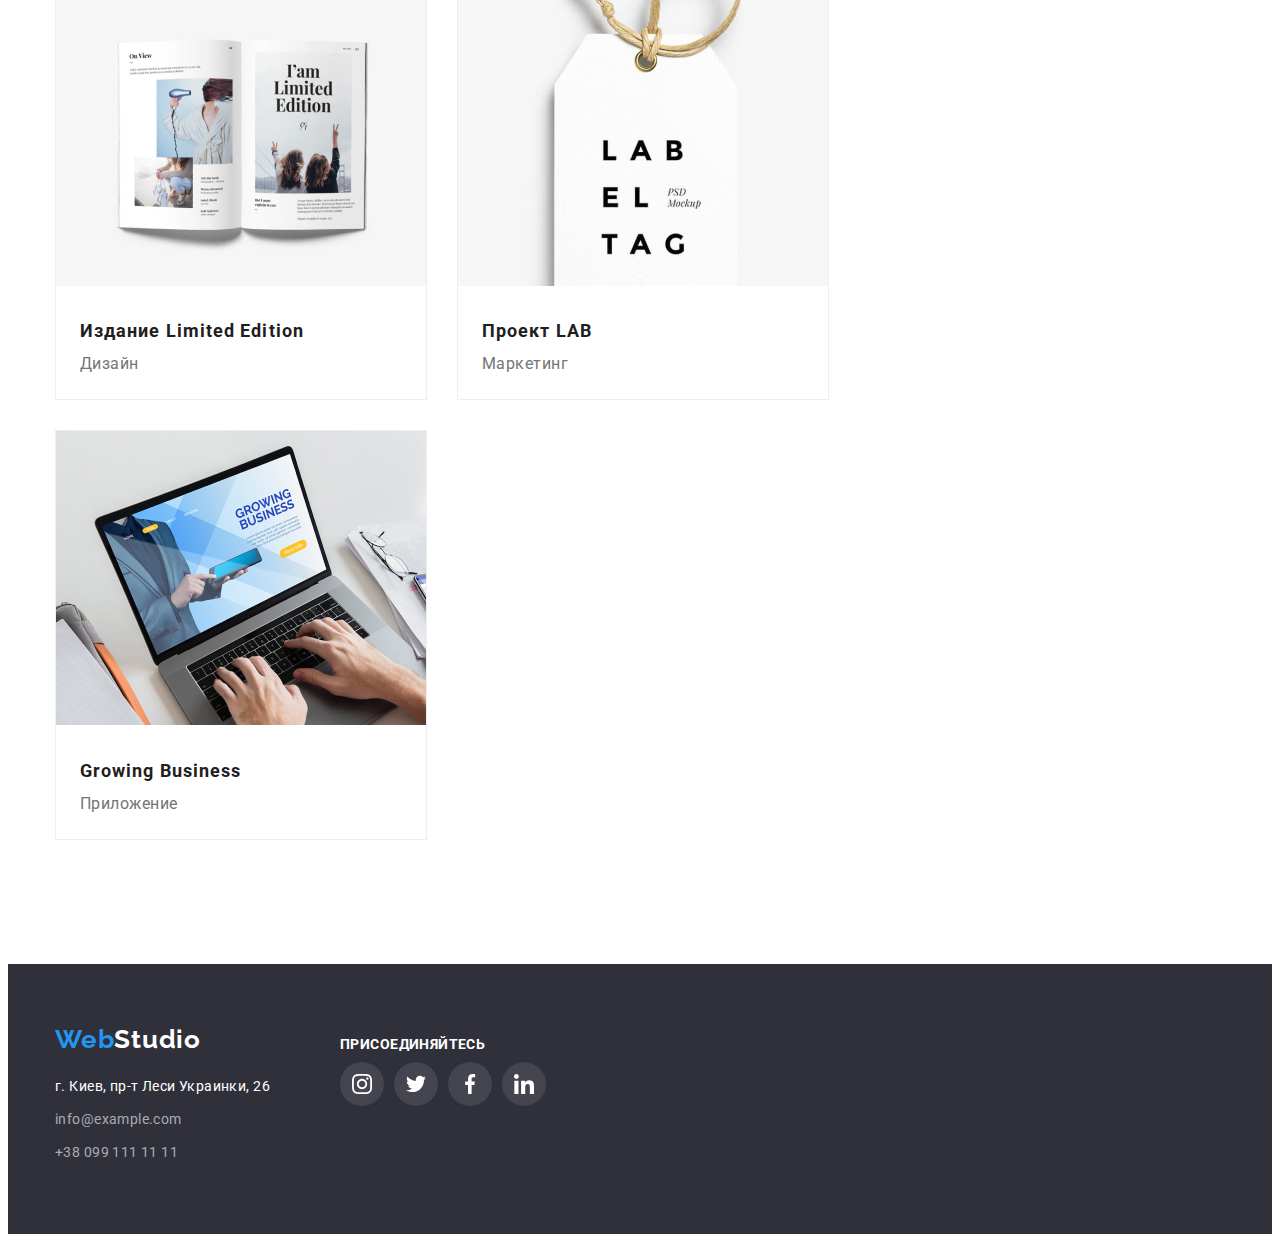
==== commit 956ee119: "зроблено іконки клієнтів" ====
--- a/portfolio.html
+++ b/portfolio.html
@@ -54,7 +54,7 @@
         <ul class="portfolio-container">
          
             <li class="portfolio-element"> 
-                <a class="section-portfolio" href=""><img src="./images/tehno.jpg" alt="Технокряк" width="370">
+                <a class="section-portfolio" href=""><img src="./images/tehno.jpg" alt="Технокряк" width="100%">
                 <div class="portfolio-name">
                 <h3 class="portfolio-title">Технокряк</h3>
                 <p class="portfolio-work">Веб-сайт</p></a>   
@@ -62,7 +62,7 @@
             </li>           
             
             <li class="portfolio-element">
-                 <a class="section-portfolio" href=""><img src="./images/poster.jpg" alt="Постер New Orlean vs Golden Star" width="370">
+                 <a class="section-portfolio" href=""><img src="./images/poster.jpg" alt="Постер New Orlean vs Golden Star" width="100%">
                     <div class="portfolio-name">
                     <h3 class="portfolio-title">Постер New Orlean vs Golden Star</h3>
                     <p class="portfolio-work">Дизайн</p></a>
@@ -70,7 +70,7 @@
             </li>
         
             <li class="portfolio-element">
-                <a class="section-portfolio" href=""><img src="./images/seafood.jpg" alt="Ресторан Seafood" width="370">
+                <a class="section-portfolio" href=""><img src="./images/seafood.jpg" alt="Ресторан Seafood" width="100%">
                     <div class="portfolio-name">
                     <h3 class="portfolio-title">Ресторан Seafood</h3>
                     <p class="portfolio-work">Приложение</p></a>
@@ -78,7 +78,7 @@
             </li>
         
             <li class="portfolio-element">
-               <a class="section-portfolio" href=""> <img src="./images/prime.jpg" alt="Проект Prime" width="370">
+               <a class="section-portfolio" href=""> <img src="./images/prime.jpg" alt="Проект Prime" width="100%">
                 <div class="portfolio-name">
                 <h3 class="portfolio-title">Проект Prime</h3>
                 <p class="portfolio-work">Маркетинг</p></a>
@@ -86,7 +86,7 @@
             </li>
         
             <li class="portfolio-element">
-                <a class="section-portfolio" href=""><img src="./images/boxes.jpg" alt="Проект Boxes" width="370">
+                <a class="section-portfolio" href=""><img src="./images/boxes.jpg" alt="Проект Boxes" width="100%">
                     <div class="portfolio-name">
                     <h3 class="portfolio-title">Проект Boxes</h3>
                     <p class="portfolio-work">Приложение</p></a>
@@ -94,7 +94,7 @@
             </li>
         
             <li class="portfolio-element">
-                <a class="section-portfolio"href=""><img src="./images/inspiration.jpg" alt="Inspiration has no Borders" width="370">
+                <a class="section-portfolio"href=""><img src="./images/inspiration.jpg" alt="Inspiration has no Borders" width="100%">
                     <div class="portfolio-name">
                     <h3 class="portfolio-title">Inspiration has no Borders</h3>
                     <p class="portfolio-work">Веб-сайт</p></a>
@@ -102,7 +102,7 @@
             </li>
       
             <li class="portfolio-element">
-                <a class="section-portfolio" href=""><img src="./images/edition.jpg" alt="Издание Limited Edition" width="370">
+                <a class="section-portfolio" href=""><img src="./images/edition.jpg" alt="Издание Limited Edition" width="100%">
                     <div class="portfolio-name">
                     <h3 class="portfolio-title">Издание Limited Edition</h3>
                     <p class="portfolio-work">Дизайн</p></a>
@@ -110,7 +110,7 @@
             </li>
        
             <li class="portfolio-element">
-                <a class="section-portfolio" href=""><img src="./images/lab.jpg" alt="Проект LAB" width="370">
+                <a class="section-portfolio" href=""><img src="./images/lab.jpg" alt="Проект LAB" width="100%">
                     <div class="portfolio-name">
                     <h3 class="portfolio-title">Проект LAB</h3>
                     <p class="portfolio-work">Маркетинг</p></a>
@@ -118,7 +118,7 @@
             </li>
         
             <li class="portfolio-element">
-                <a class="section-portfolio" href=""><img src="./images/growing.jpg" alt="Growing Business" width="370">
+                <a class="section-portfolio" href=""><img src="./images/growing.jpg" alt="Growing Business" width="100%">
                     <div class="portfolio-name">
                     <h3 class="portfolio-title">Growing Business</h3>
                     <p class="portfolio-work">Приложение</p></a>
--- a/css/styles.css
+++ b/css/styles.css
@@ -110,8 +110,14 @@
 
 }
 
+.link:hover{
+fill: #2196F3 ;
+}
+
+
+
 .item .link{
-display: flex;
+display: block;
 align-items: center;
 justify-content: center;
 }
@@ -201,7 +207,7 @@
     }
 
 .contacts .link {
-  display: block;
+  display: flex;
     color: #757575;
     font-style: normal;
 font-weight: 500;
@@ -316,7 +322,7 @@
   display: flex;
   align-items: center;
   justify-content: center;
-  background-position: 50% 50%;
+ 
 }
 
 .section-title{
@@ -561,36 +567,46 @@
 }
 
 .clients-title {
+ 
+}
+
+.clients-icon{
   width: 170px;
-height: 90px;
-border: 1px solid #AFB1B8;
-box-sizing: border-box;
-display: flex;
-border-radius: 4px;
-background: #FFFFFF;
-margin-right: 30px;
-align-items: center;
-justify-content:center;
-}
-
-.clients-title:last-child {
+  height: 90px;
+  border: 1px solid #AFB1B8;
+  box-sizing: border-box;
+  display: flex;
+  border-radius: 4px;
+  background: #FFFFFF;
+  margin-right: 30px;
+  align-items: center;
+  justify-content:center;
+}
+
+/* .clients-title:last-child {
   margin-right: 0px;
-}
-
-.clients-title:hover,
-.clients-title:focus {
-  border: 1px solid #2196F3;
+}  */
+
+ .clients-icon:hover
+ {
+   border-color:   #2196F3;
+ }  
+
+ .clients-icon:hover .company {
   fill: #2196F3;
-}
+
+}
+
 
 .company{
+  fill: #AFB1B8;
+ }
+
+ 
+/* 
+.company:hover{
   fill: #2196F3;
- }
-
-.company:hover
-{
-  fill: #2196F3;
-}
+} */
 
 /* .advantage-title::before{
   display: block;
@@ -607,26 +623,39 @@
   display: inline-flex;
   justify-content: center;
   }
+  
+  .team-social-link {
+    width: 44px;
+    height: 44px;
+    display: inline-flex;
+   border-radius: 50%;
+    background-color: white;
+    color: #AFB1B8;
+  }
+
+  .team-social-link:hover .social-icon{
+ fill: white;
+  }
+  
+  .team-social-link:hover {
+    background-color: #2196F3;
+  }
 
 .social-link{
-  width: 44px;
-  height: 44px;
-  display: inline-flex;
-  border-radius: 50%;
-  color: grey;
+  
 }
 
 .social-item:not(:last-child){
   margin-right: 10px;
   }
 
-.social-link:hover,
+/* .social-link:hover, 
 .social-link:focus,
 .social-icon:hover,
 .social-icon:focus{
 background-color: #2196F3;
 fill: white;
-  }
+  } */
 
 .social-icon {
   width: 20px;
@@ -673,8 +702,13 @@
   height: 44px;
   display: inline-flex;
   border-radius: 50%;
-  color: white;
-}
+  background-color: rgba(255, 255, 255, 0.1);
+}
+
+.footer-icons .social-icon {
+  fill: white
+    }
+
 .footer-icons:hover{
   background-color: #2196F3;
 }
